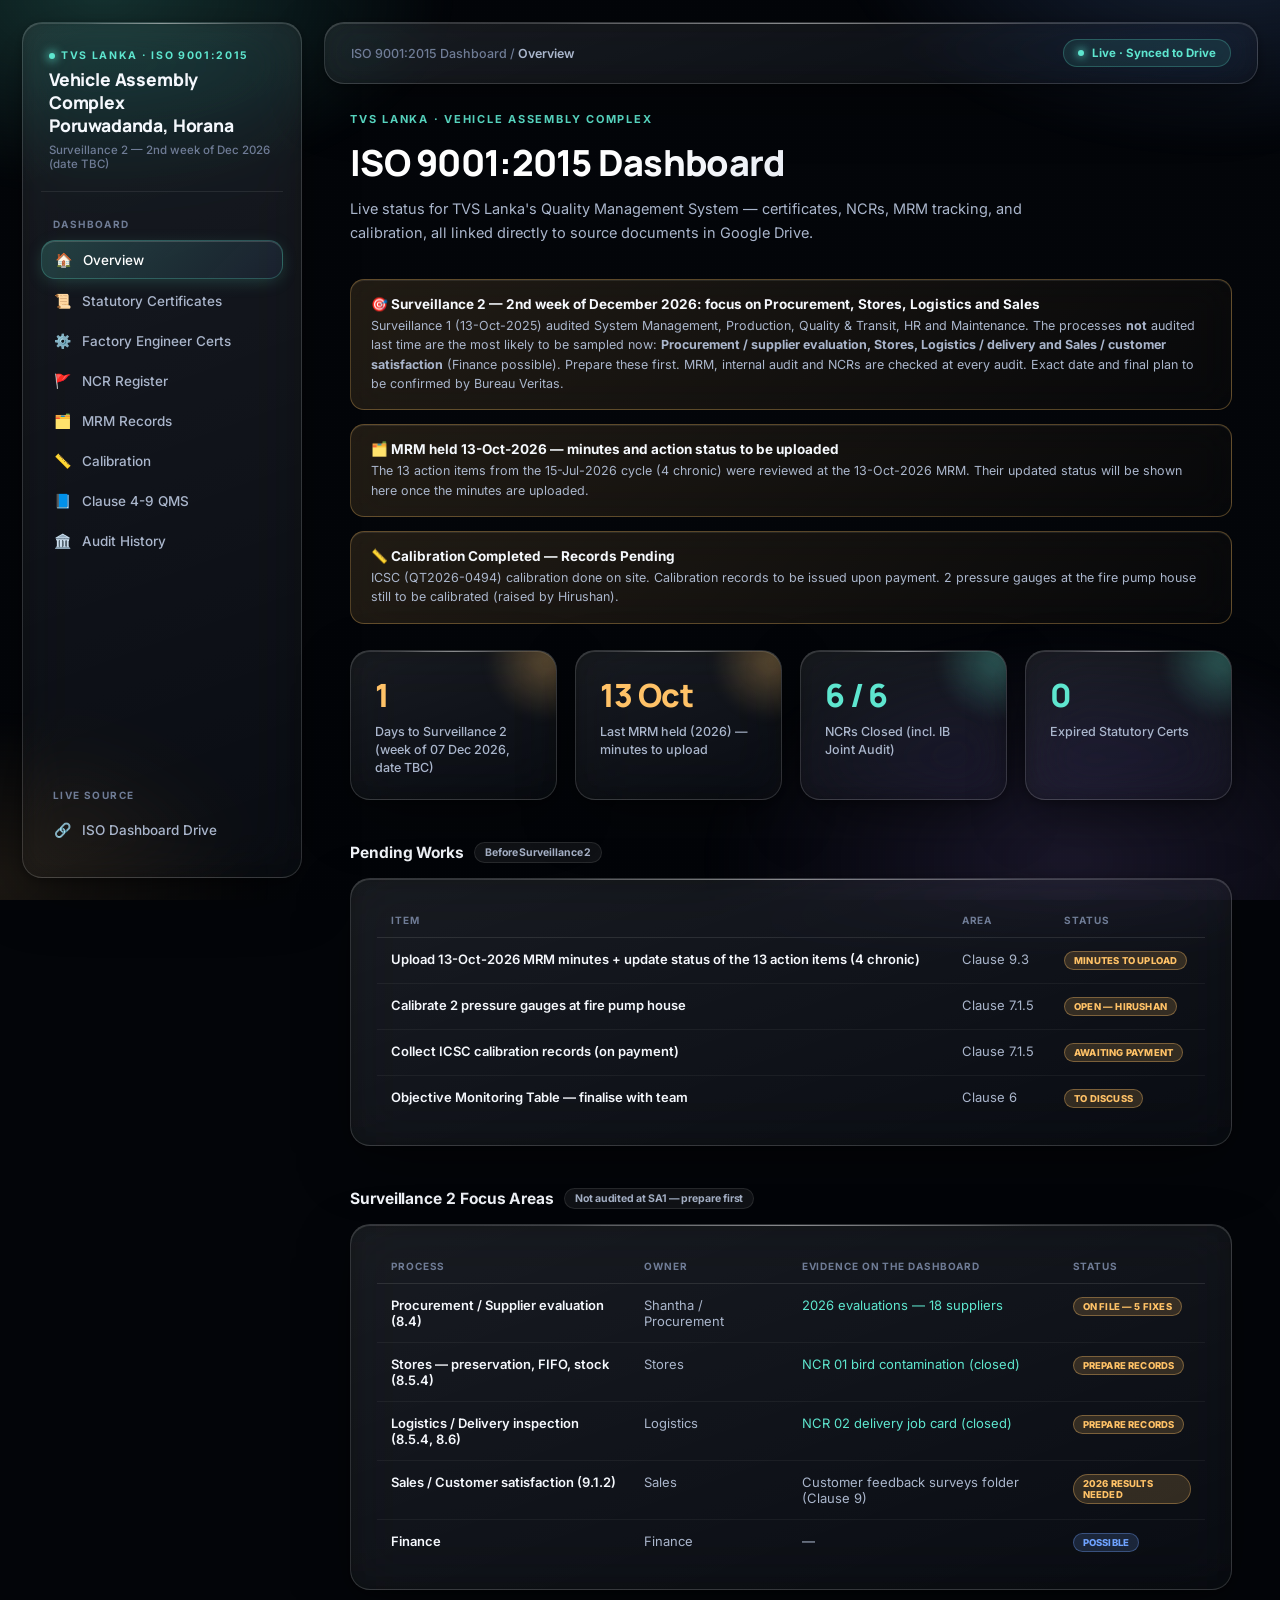
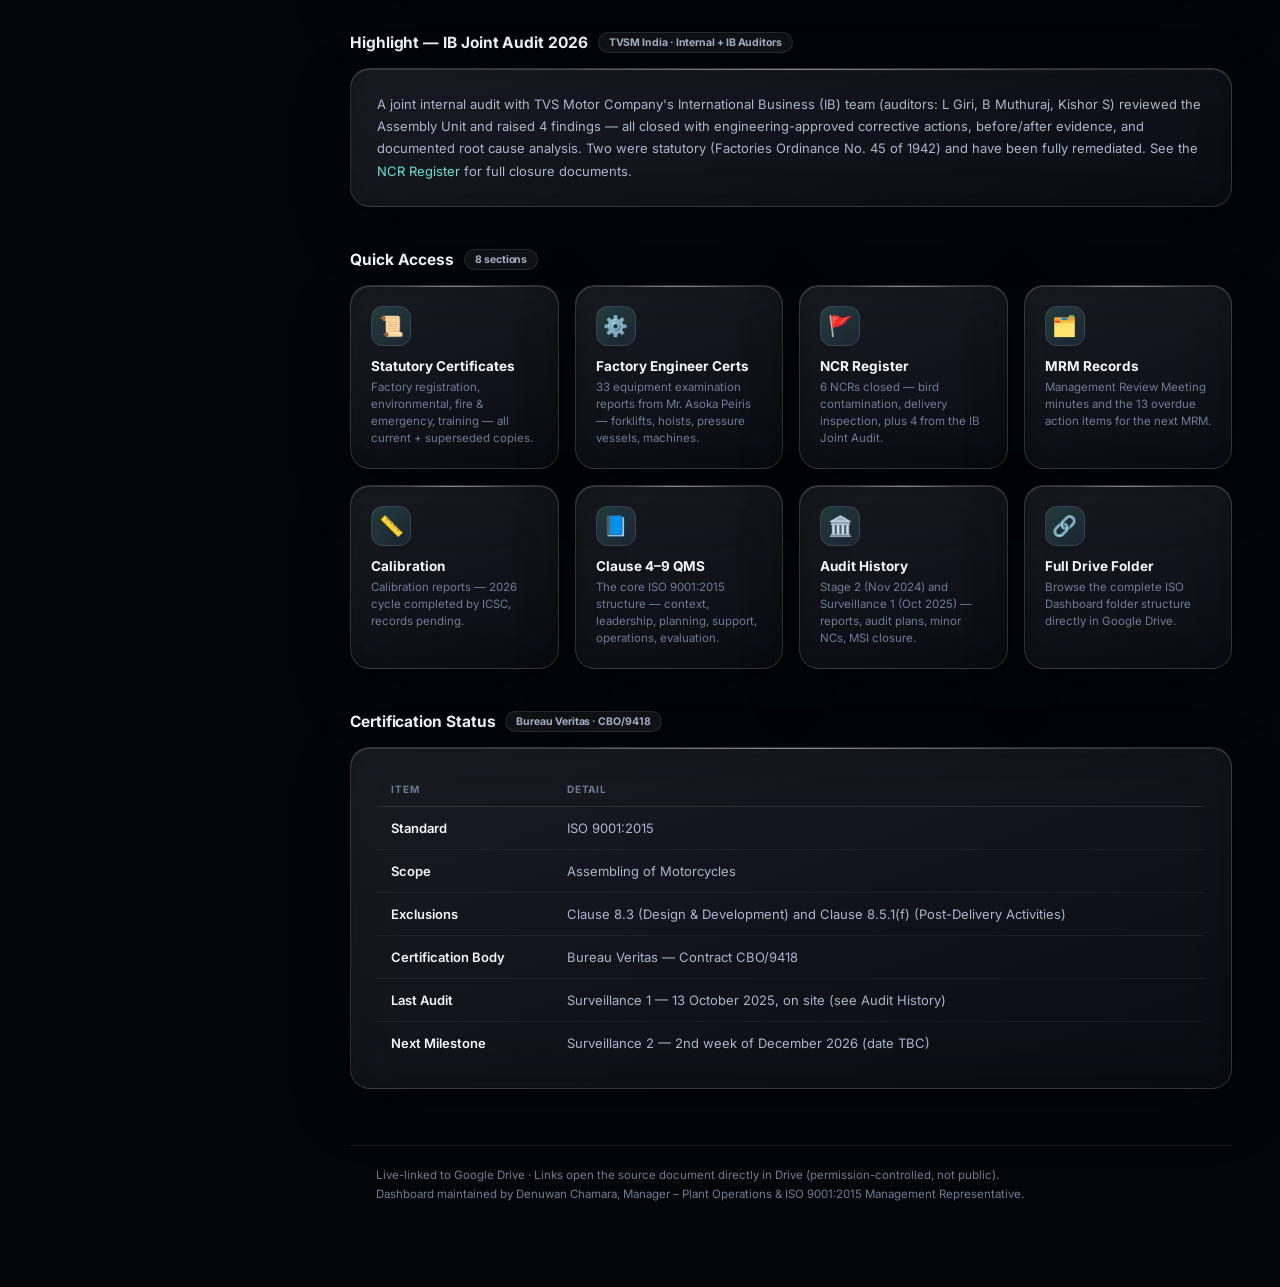
==== index.html @ 812bf6ba "Supplier evaluations 2026 (consumable + DVA) under Clause 8.4; SA2 focus areas message on Overview C" ====
<!DOCTYPE html>
<html lang="en">
<head>
<meta charset="UTF-8">
<meta name="viewport" content="width=device-width, initial-scale=1.0">
<title>ISO 9001:2015 Dashboard — TVS Lanka ISO Dashboard</title>
<style>
@import url('https://fonts.googleapis.com/css2?family=Inter:wght@400;500;600;700;800&family=Manrope:wght@500;600;700;800&display=swap');

:root {
  --bg-0: #030509;
  --bg-1: #06090f;

  --glass-fill-1: rgba(255,255,255,0.09);
  --glass-fill-2: rgba(255,255,255,0.03);
  --glass-border: rgba(255,255,255,0.14);
  --glass-border-hi: rgba(255,255,255,0.42);
  --glass-shadow: 0 20px 60px -12px rgba(0,0,0,0.55), 0 2px 8px rgba(0,0,0,0.3);

  --teal: #5ee6cf;
  --blue: #6fa3ff;
  --violet: #b28dff;
  --amber: #ffc267;
  --red: #ff7a7a;

  --text-hi: #f5f8fd;
  --text-mid: #aab6cc;
  --text-low: #6f7c96;

  --r-xl: 28px;
  --r-lg: 20px;
  --r-md: 14px;
  --r-sm: 10px;
}

* { box-sizing: border-box; }
::selection { background: rgba(94,230,207,0.28); color: #fff; }

html { -webkit-font-smoothing: antialiased; }

html, body {
  margin: 0;
  padding: 0;
  background: var(--bg-0);
  color: var(--text-hi);
  font-family: 'Inter', -apple-system, BlinkMacSystemFont, "SF Pro Display", "Segoe UI", sans-serif;
  scroll-behavior: smooth;
  min-height: 100vh;
}

h1, h2, .brand .title, .kpi .num {
  font-family: 'Manrope', -apple-system, BlinkMacSystemFont, sans-serif;
}

a { color: inherit; text-decoration: none; }
button { font-family: inherit; }

/* ============ Ambient background: animated light mesh ============ */
.bg-mesh {
  position: fixed;
  inset: 0;
  z-index: 0;
  overflow: hidden;
  background: var(--bg-0);
}
.bg-mesh::before {
  content: "";
  position: absolute;
  inset: -10%;
  background:
    radial-gradient(38% 30% at 15% 8%, rgba(94,230,207,0.20), transparent 60%),
    radial-gradient(42% 34% at 88% 2%, rgba(111,163,255,0.20), transparent 60%),
    radial-gradient(40% 36% at 78% 88%, rgba(178,141,255,0.14), transparent 60%),
    radial-gradient(30% 26% at 8% 90%, rgba(255,194,103,0.10), transparent 60%);
  filter: blur(10px);
  animation: drift 34s ease-in-out infinite alternate;
}
.bg-mesh::after {
  content: "";
  position: absolute;
  inset: 0;
  background-image: radial-gradient(rgba(255,255,255,0.035) 1px, transparent 1px);
  background-size: 3px 3px;
  opacity: 0.5;
  mix-blend-mode: overlay;
}
@keyframes drift {
  0%   { transform: translate(0,0) scale(1); }
  50%  { transform: translate(-2%, 2%) scale(1.04); }
  100% { transform: translate(2%, -1%) scale(1.02); }
}
@media (prefers-reduced-motion: reduce) {
  .bg-mesh::before { animation: none; }
}

/* ============ Layout ============ */
.layout {
  position: relative;
  z-index: 1;
  display: grid;
  grid-template-columns: 280px 1fr;
  gap: 22px;
  min-height: 100vh;
  padding: 22px;
  align-items: start;
}

/* ============ Glass primitive ============ */
.glass {
  position: relative;
  background: linear-gradient(160deg, var(--glass-fill-1), var(--glass-fill-2));
  backdrop-filter: blur(28px) saturate(170%);
  -webkit-backdrop-filter: blur(28px) saturate(170%);
  border: 1px solid var(--glass-border);
  border-radius: var(--r-lg);
  box-shadow: var(--glass-shadow), inset 0 1px 0 rgba(255,255,255,0.14), inset 0 -1px 12px rgba(0,0,0,0.18);
}
.glass::before {
  content: "";
  position: absolute;
  top: 0; left: 12%; right: 12%;
  height: 1px;
  background: linear-gradient(90deg, transparent, var(--glass-border-hi), transparent);
  border-radius: 100%;
}

/* ============ Sidebar ============ */
.sidebar {
  position: sticky;
  top: 22px;
  height: calc(100vh - 44px);
  padding: 26px 18px;
  display: flex;
  flex-direction: column;
  overflow-y: auto;
}
.sidebar::-webkit-scrollbar { width: 0; }

.brand {
  display: flex;
  flex-direction: column;
  gap: 6px;
  margin-bottom: 26px;
  padding: 0 8px 20px;
  border-bottom: 1px solid rgba(255,255,255,0.08);
}
.brand .mark {
  display: inline-flex;
  align-items: center;
  gap: 6px;
  font-size: 10.5px;
  letter-spacing: 0.16em;
  color: var(--teal);
  font-weight: 700;
  text-transform: uppercase;
}
.brand .mark::before {
  content: "";
  width: 6px; height: 6px;
  border-radius: 50%;
  background: var(--teal);
  box-shadow: 0 0 10px 2px rgba(94,230,207,0.7);
}
.brand .title {
  font-size: 17.5px;
  font-weight: 800;
  color: var(--text-hi);
  line-height: 1.32;
  letter-spacing: -0.01em;
}
.brand .sub {
  font-size: 11.5px;
  color: var(--text-low);
  font-weight: 500;
}

.nav-group { margin-bottom: 22px; }
.nav-label {
  font-size: 10px;
  letter-spacing: 0.14em;
  text-transform: uppercase;
  color: var(--text-low);
  margin: 0 0 10px 12px;
  font-weight: 700;
}

.nav-link {
  position: relative;
  display: flex;
  align-items: center;
  gap: 11px;
  padding: 10px 12px;
  border-radius: var(--r-md);
  font-size: 13.5px;
  font-weight: 500;
  color: var(--text-mid);
  margin-bottom: 3px;
  transition: background 0.2s ease, color 0.2s ease, transform 0.15s ease;
}
.nav-link:hover { background: rgba(255,255,255,0.06); color: var(--text-hi); transform: translateX(2px); }
.nav-link.active {
  background: linear-gradient(135deg, rgba(94,230,207,0.20), rgba(111,163,255,0.08));
  color: #fff;
  border: 1px solid rgba(94,230,207,0.25);
  box-shadow: 0 4px 18px -4px rgba(94,230,207,0.25), inset 0 1px 0 rgba(255,255,255,0.15);
}
.nav-link .ic { width: 18px; text-align: center; font-size: 14px; }

.sidebar-footer { margin-top: auto; padding-top: 16px; }

/* ============ Main ============ */
.main { min-width: 0; }

.topbar {
  padding: 16px 26px;
  margin-bottom: 24px;
  display: flex;
  align-items: center;
  justify-content: space-between;
}
.topbar .crumb { font-size: 12.5px; color: var(--text-low); font-weight: 500; }
.topbar .crumb b { color: var(--text-mid); font-weight: 600; }
.topbar .pill {
  display: flex;
  align-items: center;
  gap: 8px;
  font-size: 11.5px;
  font-weight: 700;
  color: var(--teal);
  padding: 6px 14px;
  border-radius: 100px;
  background: rgba(94,230,207,0.10);
  border: 1px solid rgba(94,230,207,0.25);
}
.pill-dot { width: 6px; height: 6px; border-radius: 50%; background: var(--teal); box-shadow: 0 0 8px 1px rgba(94,230,207,0.8); }

.content-pad { padding: 4px 26px 60px; }

.page-header { margin-bottom: 34px; }
.eyebrow {
  font-size: 11px;
  letter-spacing: 0.16em;
  text-transform: uppercase;
  color: var(--teal);
  font-weight: 700;
  margin-bottom: 12px;
}
h1 {
  font-size: 36px;
  font-weight: 800;
  margin: 0 0 10px;
  letter-spacing: -0.02em;
  background: linear-gradient(135deg, #ffffff 30%, #b9c6de 100%);
  -webkit-background-clip: text;
  background-clip: text;
  -webkit-text-fill-color: transparent;
}
.page-desc { color: var(--text-mid); font-size: 14.5px; max-width: 700px; line-height: 1.65; }

/* ============ Grid & Panel ============ */
.grid { display: grid; gap: 18px; }
.grid-2 { grid-template-columns: repeat(2, 1fr); }
.grid-3 { grid-template-columns: repeat(3, 1fr); }
.grid-4 { grid-template-columns: repeat(4, 1fr); }

@media (max-width: 1050px) {
  .grid-2, .grid-3, .grid-4 { grid-template-columns: 1fr; }
  .layout { grid-template-columns: 1fr; }
  .sidebar { position: relative; height: auto; top: 0; }
}

.panel { padding: 24px 26px; }

/* ============ KPI cards ============ */
.kpi {
  padding: 22px 24px;
  position: relative;
  overflow: hidden;
}
.kpi::after {
  content: "";
  position: absolute;
  width: 120px; height: 120px;
  border-radius: 50%;
  top: -50px; right: -50px;
  background: radial-gradient(circle, var(--kpi-glow, rgba(94,230,207,0.25)), transparent 70%);
  filter: blur(6px);
}
.kpi .num { font-size: 32px; font-weight: 800; letter-spacing: -0.02em; position: relative; z-index: 1; }
.kpi .label { font-size: 12.5px; color: var(--text-mid); margin-top: 6px; font-weight: 500; position: relative; z-index: 1; min-height: 2.9em; line-height: 1.45; }
.kpi.ok { --kpi-glow: rgba(94,230,207,0.3); } .kpi.ok .num { color: var(--teal); }
.kpi.warn { --kpi-glow: rgba(255,194,103,0.3); } .kpi.warn .num { color: var(--amber); }
.kpi.bad { --kpi-glow: rgba(255,122,122,0.3); } .kpi.bad .num { color: var(--red); }

/* ============ Section title ============ */
.section-title {
  font-size: 15.5px;
  font-weight: 700;
  margin: 42px 0 15px;
  display: flex;
  align-items: center;
  gap: 10px;
  color: var(--text-hi);
  letter-spacing: -0.005em;
}
.section-title .count {
  font-size: 10.5px;
  font-weight: 700;
  padding: 3px 10px;
  border-radius: 100px;
  background: rgba(255,255,255,0.06);
  border: 1px solid rgba(255,255,255,0.1);
  color: var(--text-mid);
}

/* ============ Document rows ============ */
.doc-list { display: flex; flex-direction: column; gap: 9px; }
.doc-row {
  display: flex;
  align-items: center;
  justify-content: space-between;
  gap: 14px;
  padding: 14px 17px;
  border-radius: var(--r-md);
  background: rgba(255,255,255,0.035);
  border: 1px solid rgba(255,255,255,0.08);
  transition: background 0.18s ease, border-color 0.18s ease, transform 0.15s ease;
}
.doc-row:hover {
  background: rgba(255,255,255,0.075);
  border-color: rgba(255,255,255,0.18);
  transform: translateX(3px);
}
.doc-row .name { font-size: 13.5px; color: var(--text-hi); font-weight: 600; }
.doc-row .meta { font-size: 11.5px; color: var(--text-low); margin-top: 3px; }
.doc-row .arrow {
  color: var(--teal);
  font-size: 14px;
  flex-shrink: 0;
  width: 26px; height: 26px;
  display: flex; align-items: center; justify-content: center;
  border-radius: 50%;
  background: rgba(94,230,207,0.12);
  transition: transform 0.18s ease;
}
.doc-row:hover .arrow { transform: rotate(45deg) scale(1.1); }

.tag {
  font-size: 9.5px;
  font-weight: 800;
  letter-spacing: 0.05em;
  padding: 4px 9px;
  border-radius: 7px;
  text-transform: uppercase;
  flex-shrink: 0;
  border: 1px solid transparent;
}
.tag.current { background: rgba(94,230,207,0.14); color: var(--teal); border-color: rgba(94,230,207,0.3); }
.tag.superseded { background: rgba(170,182,204,0.10); color: var(--text-low); border-color: rgba(170,182,204,0.18); }
.tag.expired { background: rgba(255,122,122,0.16); color: var(--red); border-color: rgba(255,122,122,0.35); }
.tag.pending { background: rgba(255,194,103,0.14); color: var(--amber); border-color: rgba(255,194,103,0.3); }
.tag.folder { background: rgba(111,163,255,0.14); color: var(--blue); border-color: rgba(111,163,255,0.3); }

/* ============ Category card ============ */
.cat-card {
  padding: 22px 22px 18px;
}
.cat-card .cat-head {
  display: flex;
  align-items: center;
  justify-content: space-between;
  margin-bottom: 16px;
}
.cat-card .cat-title { font-size: 14.5px; font-weight: 700; display: flex; align-items: center; gap: 9px; }

/* ============ Alerts ============ */
.alert {
  display: flex;
  gap: 14px;
  align-items: flex-start;
  padding: 16px 20px;
  border-radius: var(--r-md);
  margin-bottom: 14px;
  backdrop-filter: blur(20px);
}
.alert.bad { background: linear-gradient(135deg, rgba(255,122,122,0.12), rgba(255,122,122,0.02)); border: 1px solid rgba(255,122,122,0.3); box-shadow: inset 0 1px 0 rgba(255,255,255,0.08); }
.alert.warn { background: linear-gradient(135deg, rgba(255,194,103,0.12), rgba(255,194,103,0.02)); border: 1px solid rgba(255,194,103,0.3); box-shadow: inset 0 1px 0 rgba(255,255,255,0.08); }
.alert .a-title { font-weight: 700; font-size: 13.5px; margin-bottom: 4px; color: var(--text-hi); }
.alert .a-body { font-size: 12.5px; color: var(--text-mid); line-height: 1.55; }

/* ============ Table ============ */
table { width: 100%; border-collapse: collapse; font-size: 13px; }
th {
  text-align: left;
  font-size: 10px;
  letter-spacing: 0.09em;
  text-transform: uppercase;
  color: var(--text-low);
  padding: 11px 14px;
  border-bottom: 1px solid rgba(255,255,255,0.1);
  font-weight: 700;
}
td { padding: 13px 14px; border-bottom: 1px solid rgba(255,255,255,0.05); color: var(--text-mid); vertical-align: top; }
tr:last-child td { border-bottom: none; }
tr:hover td { background: rgba(255,255,255,0.02); }
td.strong { color: var(--text-hi); font-weight: 600; }

.badge {
  display: inline-block;
  font-size: 9.5px;
  font-weight: 800;
  padding: 3px 9px;
  border-radius: 100px;
  text-transform: uppercase;
  letter-spacing: 0.02em;
  border: 1px solid transparent;
}
.badge.critical { background: rgba(255,122,122,0.16); color: var(--red); border-color: rgba(255,122,122,0.35); }
.badge.high { background: rgba(255,194,103,0.16); color: var(--amber); border-color: rgba(255,194,103,0.35); }
.badge.medium { background: rgba(111,163,255,0.16); color: var(--blue); border-color: rgba(111,163,255,0.35); }
.badge.chronic { background: rgba(255,122,122,0.22); color: #ffc9c9; border: 1px solid rgba(255,122,122,0.5); }

/* ============ Footer ============ */
.footer-note {
  margin-top: 56px;
  padding: 20px 26px 0;
  border-top: 1px solid rgba(255,255,255,0.08);
  font-size: 11.5px;
  color: var(--text-low);
  line-height: 1.7;
}

/* ============ Quicklinks ============ */
.quicklink-grid { display: grid; grid-template-columns: repeat(4, 1fr); gap: 16px; margin-top: 6px; }
@media (max-width: 950px) { .quicklink-grid { grid-template-columns: repeat(2, 1fr); } }

.quicklink {
  padding: 20px 20px;
  transition: transform 0.2s cubic-bezier(.2,.8,.2,1), border-color 0.2s ease, box-shadow 0.2s ease;
}
.quicklink:hover {
  transform: translateY(-4px);
  border-color: rgba(94,230,207,0.4);
  box-shadow: var(--glass-shadow), 0 0 0 1px rgba(94,230,207,0.15), inset 0 1px 0 rgba(255,255,255,0.18);
}
.quicklink .qi {
  font-size: 20px;
  margin-bottom: 12px;
  width: 40px; height: 40px;
  display: flex; align-items: center; justify-content: center;
  border-radius: 12px;
  background: linear-gradient(135deg, rgba(94,230,207,0.18), rgba(111,163,255,0.10));
  border: 1px solid rgba(255,255,255,0.1);
}
.quicklink .qt { font-size: 13.5px; font-weight: 700; margin-bottom: 5px; color: var(--text-hi); }
.quicklink .qd { font-size: 11.5px; color: var(--text-low); line-height: 1.5; }

</style>
</head>
<body>
<div class="bg-mesh"></div>
<div class="layout">
<aside class="sidebar glass">
  <div class="brand">
    <div class="mark">TVS Lanka · ISO 9001:2015</div>
    <div class="title">Vehicle Assembly Complex<br/>Poruwadanda, Horana</div>
    <div class="sub">Surveillance 2 — 2nd week of Dec 2026 (date TBC)</div>
  </div>
  <div class="nav-group">
    <div class="nav-label">Dashboard</div>
    <a class="nav-link active" href="index.html"><span class="ic">🏠</span>Overview</a>
<a class="nav-link" href="statutory-certificates.html"><span class="ic">📜</span>Statutory Certificates</a>
<a class="nav-link" href="factory-engineer-certifications.html"><span class="ic">⚙️</span>Factory Engineer Certs</a>
<a class="nav-link" href="ncr-register.html"><span class="ic">🚩</span>NCR Register</a>
<a class="nav-link" href="mrm.html"><span class="ic">🗂️</span>MRM Records</a>
<a class="nav-link" href="calibration.html"><span class="ic">📏</span>Calibration</a>
<a class="nav-link" href="clauses.html"><span class="ic">📘</span>Clause 4-9 QMS</a>
<a class="nav-link" href="audit-history.html"><span class="ic">🏛️</span>Audit History</a>

  </div>
  <div class="sidebar-footer">
    <div class="nav-group" style="margin-bottom:0;">
      <div class="nav-label">Live Source</div>
      <a class="nav-link" href="https://drive.google.com/drive/folders/1fI8lnC75AIHqGL_A47RscJQQVcNP-9Ax" target="_blank"><span class="ic">🔗</span>ISO Dashboard Drive</a>
    </div>
  </div>
</aside>
<main class="main">
  <div class="topbar glass">
    <div class="crumb">ISO 9001:2015 Dashboard&nbsp;/&nbsp;<b>Overview</b></div>
    <div class="pill"><span class="pill-dot"></span>Live &middot; Synced to Drive</div>
  </div>
  <div class="content-pad">
    <div class="page-header">
      <div class="eyebrow">TVS Lanka · Vehicle Assembly Complex</div>
      <h1>ISO 9001:2015 Dashboard</h1>
      <div class="page-desc">Live status for TVS Lanka's Quality Management System — certificates, NCRs, MRM tracking, and calibration, all linked directly to source documents in Google Drive.</div>
    </div>

  <div class="alert warn">
    <div>
      <div class="a-title">🎯 Surveillance 2 — 2nd week of December 2026: focus on Procurement, Stores, Logistics and Sales</div>
      <div class="a-body">Surveillance 1 (13-Oct-2025) audited System Management, Production, Quality &amp; Transit, HR and Maintenance.
      The processes <b>not</b> audited last time are the most likely to be sampled now: <b>Procurement / supplier evaluation, Stores,
      Logistics / delivery and Sales / customer satisfaction</b> (Finance possible). Prepare these first. MRM, internal audit and NCRs are checked at every audit.
      Exact date and final plan to be confirmed by Bureau Veritas.</div>
    </div>
  </div>
  <div class="alert warn">
    <div>
      <div class="a-title">🗂️ MRM held 13-Oct-2026 — minutes and action status to be uploaded</div>
      <div class="a-body">The 13 action items from the 15-Jul-2026 cycle (4 chronic) were reviewed at the 13-Oct-2026 MRM. Their updated status will be shown here once the minutes are uploaded.</div>
    </div>
  </div>
  <div class="alert warn">
    <div>
      <div class="a-title">📏 Calibration Completed — Records Pending</div>
      <div class="a-body">ICSC (QT2026-0494) calibration done on site. Calibration records to be issued upon payment. 2 pressure gauges at the fire pump house still to be calibrated (raised by Hirushan).</div>
    </div>
  </div>

  <div class="grid grid-4" style="margin-top:26px;">
    <div class="kpi glass warn"><div class="num" id="days-to-audit">—</div><div class="label">Days to Surveillance 2 (week of 07 Dec 2026, date TBC)</div></div>
    <div class="kpi glass warn"><div class="num">13 Oct</div><div class="label">Last MRM held (2026) — minutes to upload</div></div>
    <div class="kpi glass ok"><div class="num">6 / 6</div><div class="label">NCRs Closed (incl. IB Joint Audit)</div></div>
    <div class="kpi glass ok"><div class="num">0</div><div class="label">Expired Statutory Certs</div></div>
  </div>

  <div class="section-title">Pending Works <span class="count">Before Surveillance 2</span></div>
  <div class="panel glass">
    <table>
      <tr><th>Item</th><th>Area</th><th>Status</th></tr>
      <tr><td class="strong">Upload 13-Oct-2026 MRM minutes + update status of the 13 action items (4 chronic)</td><td>Clause 9.3</td><td><span class="badge high">Minutes to upload</span></td></tr>
      <tr><td class="strong">Calibrate 2 pressure gauges at fire pump house</td><td>Clause 7.1.5</td><td><span class="badge high">Open — Hirushan</span></td></tr>
      <tr><td class="strong">Collect ICSC calibration records (on payment)</td><td>Clause 7.1.5</td><td><span class="badge high">Awaiting payment</span></td></tr>
      <tr><td class="strong">Objective Monitoring Table — finalise with team</td><td>Clause 6</td><td><span class="badge high">To discuss</span></td></tr>
    </table>
  </div>

  <div class="section-title">Surveillance 2 Focus Areas <span class="count">Not audited at SA1 — prepare first</span></div>
  <div class="panel glass">
    <table>
      <tr><th>Process</th><th>Owner</th><th>Evidence on the dashboard</th><th>Status</th></tr>
      <tr><td class="strong">Procurement / Supplier evaluation (8.4)</td><td>Shantha / Procurement</td><td><a href="clauses.html" style="color:var(--teal);">2026 evaluations — 18 suppliers</a></td><td><span class="badge high">On file — 5 fixes</span></td></tr>
      <tr><td class="strong">Stores — preservation, FIFO, stock (8.5.4)</td><td>Stores</td><td><a href="ncr-register.html" style="color:var(--teal);">NCR 01 bird contamination (closed)</a></td><td><span class="badge high">Prepare records</span></td></tr>
      <tr><td class="strong">Logistics / Delivery inspection (8.5.4, 8.6)</td><td>Logistics</td><td><a href="ncr-register.html" style="color:var(--teal);">NCR 02 delivery job card (closed)</a></td><td><span class="badge high">Prepare records</span></td></tr>
      <tr><td class="strong">Sales / Customer satisfaction (9.1.2)</td><td>Sales</td><td>Customer feedback surveys folder (Clause 9)</td><td><span class="badge high">2026 results needed</span></td></tr>
      <tr><td class="strong">Finance</td><td>Finance</td><td>—</td><td><span class="badge medium">Possible</span></td></tr>
    </table>
  </div>

  <div class="section-title">Highlight — IB Joint Audit 2026 <span class="count">TVSM India · Internal + IB Auditors</span></div>
  <div class="panel glass">
    <div style="font-size:13px;color:var(--text-mid);line-height:1.7;">
      A joint internal audit with TVS Motor Company's International Business (IB) team (auditors: L Giri, B Muthuraj,
      Kishor S) reviewed the Assembly Unit and raised 4 findings — all closed with engineering-approved corrective
      actions, before/after evidence, and documented root cause analysis. Two were statutory (Factories Ordinance
      No. 45 of 1942) and have been fully remediated. See the <a href="ncr-register.html" style="color:var(--teal);">NCR Register</a> for full closure documents.
    </div>
  </div>

  <div class="section-title">Quick Access <span class="count">8 sections</span></div>
  <div class="quicklink-grid">
    <a class="quicklink glass" href="statutory-certificates.html">
      <div class="qi">📜</div>
      <div class="qt">Statutory Certificates</div>
      <div class="qd">Factory registration, environmental, fire & emergency, training — all current + superseded copies.</div>
    </a>
    <a class="quicklink glass" href="factory-engineer-certifications.html">
      <div class="qi">⚙️</div>
      <div class="qt">Factory Engineer Certs</div>
      <div class="qd">33 equipment examination reports from Mr. Asoka Peiris — forklifts, hoists, pressure vessels, machines.</div>
    </a>
    <a class="quicklink glass" href="ncr-register.html">
      <div class="qi">🚩</div>
      <div class="qt">NCR Register</div>
      <div class="qd">6 NCRs closed — bird contamination, delivery inspection, plus 4 from the IB Joint Audit.</div>
    </a>
    <a class="quicklink glass" href="mrm.html">
      <div class="qi">🗂️</div>
      <div class="qt">MRM Records</div>
      <div class="qd">Management Review Meeting minutes and the 13 overdue action items for the next MRM.</div>
    </a>
    <a class="quicklink glass" href="calibration.html">
      <div class="qi">📏</div>
      <div class="qt">Calibration</div>
      <div class="qd">Calibration reports — 2026 cycle completed by ICSC, records pending.</div>
    </a>
    <a class="quicklink glass" href="clauses.html">
      <div class="qi">📘</div>
      <div class="qt">Clause 4–9 QMS</div>
      <div class="qd">The core ISO 9001:2015 structure — context, leadership, planning, support, operations, evaluation.</div>
    </a>
    <a class="quicklink glass" href="audit-history.html">
      <div class="qi">🏛️</div>
      <div class="qt">Audit History</div>
      <div class="qd">Stage 2 (Nov 2024) and Surveillance 1 (Oct 2025) — reports, audit plans, minor NCs, MSI closure.</div>
    </a>
    <a class="quicklink glass" href="https://drive.google.com/drive/folders/1fI8lnC75AIHqGL_A47RscJQQVcNP-9Ax" target="_blank">
      <div class="qi">🔗</div>
      <div class="qt">Full Drive Folder</div>
      <div class="qd">Browse the complete ISO Dashboard folder structure directly in Google Drive.</div>
    </a>
  </div>

  <div class="section-title">Certification Status <span class="count">Bureau Veritas · CBO/9418</span></div>
  <div class="panel glass">
    <table>
      <tr><th>Item</th><th>Detail</th></tr>
      <tr><td class="strong">Standard</td><td>ISO 9001:2015</td></tr>
      <tr><td class="strong">Scope</td><td>Assembling of Motorcycles</td></tr>
      <tr><td class="strong">Exclusions</td><td>Clause 8.3 (Design & Development) and Clause 8.5.1(f) (Post-Delivery Activities)</td></tr>
      <tr><td class="strong">Certification Body</td><td>Bureau Veritas — Contract CBO/9418</td></tr>
      <tr><td class="strong">Last Audit</td><td>Surveillance 1 — 13 October 2025, on site (see Audit History)</td></tr>
      <tr><td class="strong">Next Milestone</td><td>Surveillance 2 — 2nd week of December 2026 (date TBC)</td></tr>
    </table>
  </div>

    <div class="footer-note">
      Live-linked to Google Drive · Links open the source document directly in Drive (permission-controlled, not public).<br/>
      Dashboard maintained by Denuwan Chamara, Manager – Plant Operations &amp; ISO 9001:2015 Management Representative.
    </div>
  </div>
</main>
</div>
<script>
(function(){
  var el=document.getElementById('days-to-audit'); if(!el) return;
  var audit=new Date('2026-12-07T00:00:00+05:30');
  var now=new Date();
  var days=Math.ceil((audit-now)/86400000);
  el.textContent = days>0 ? days : (days===0 ? 'Today' : 'Done');
})();
</script>
</body>
</html>
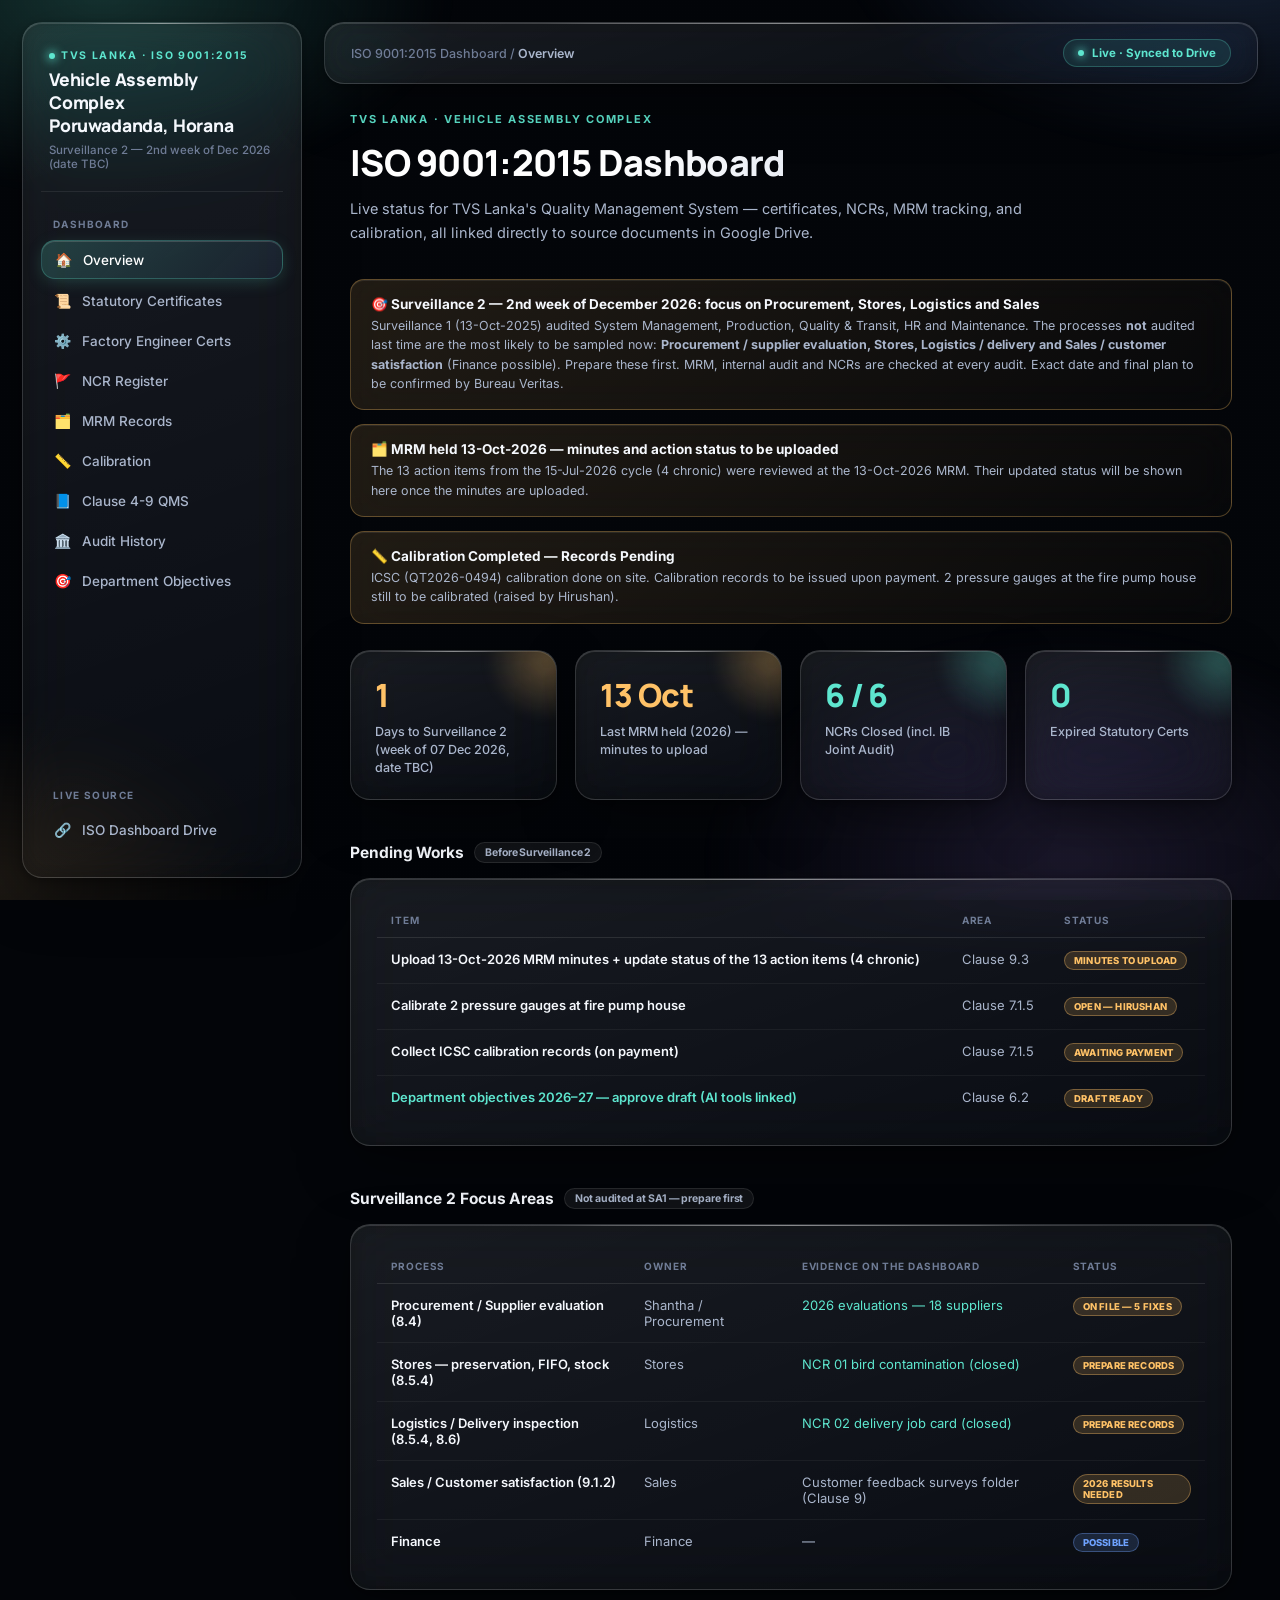
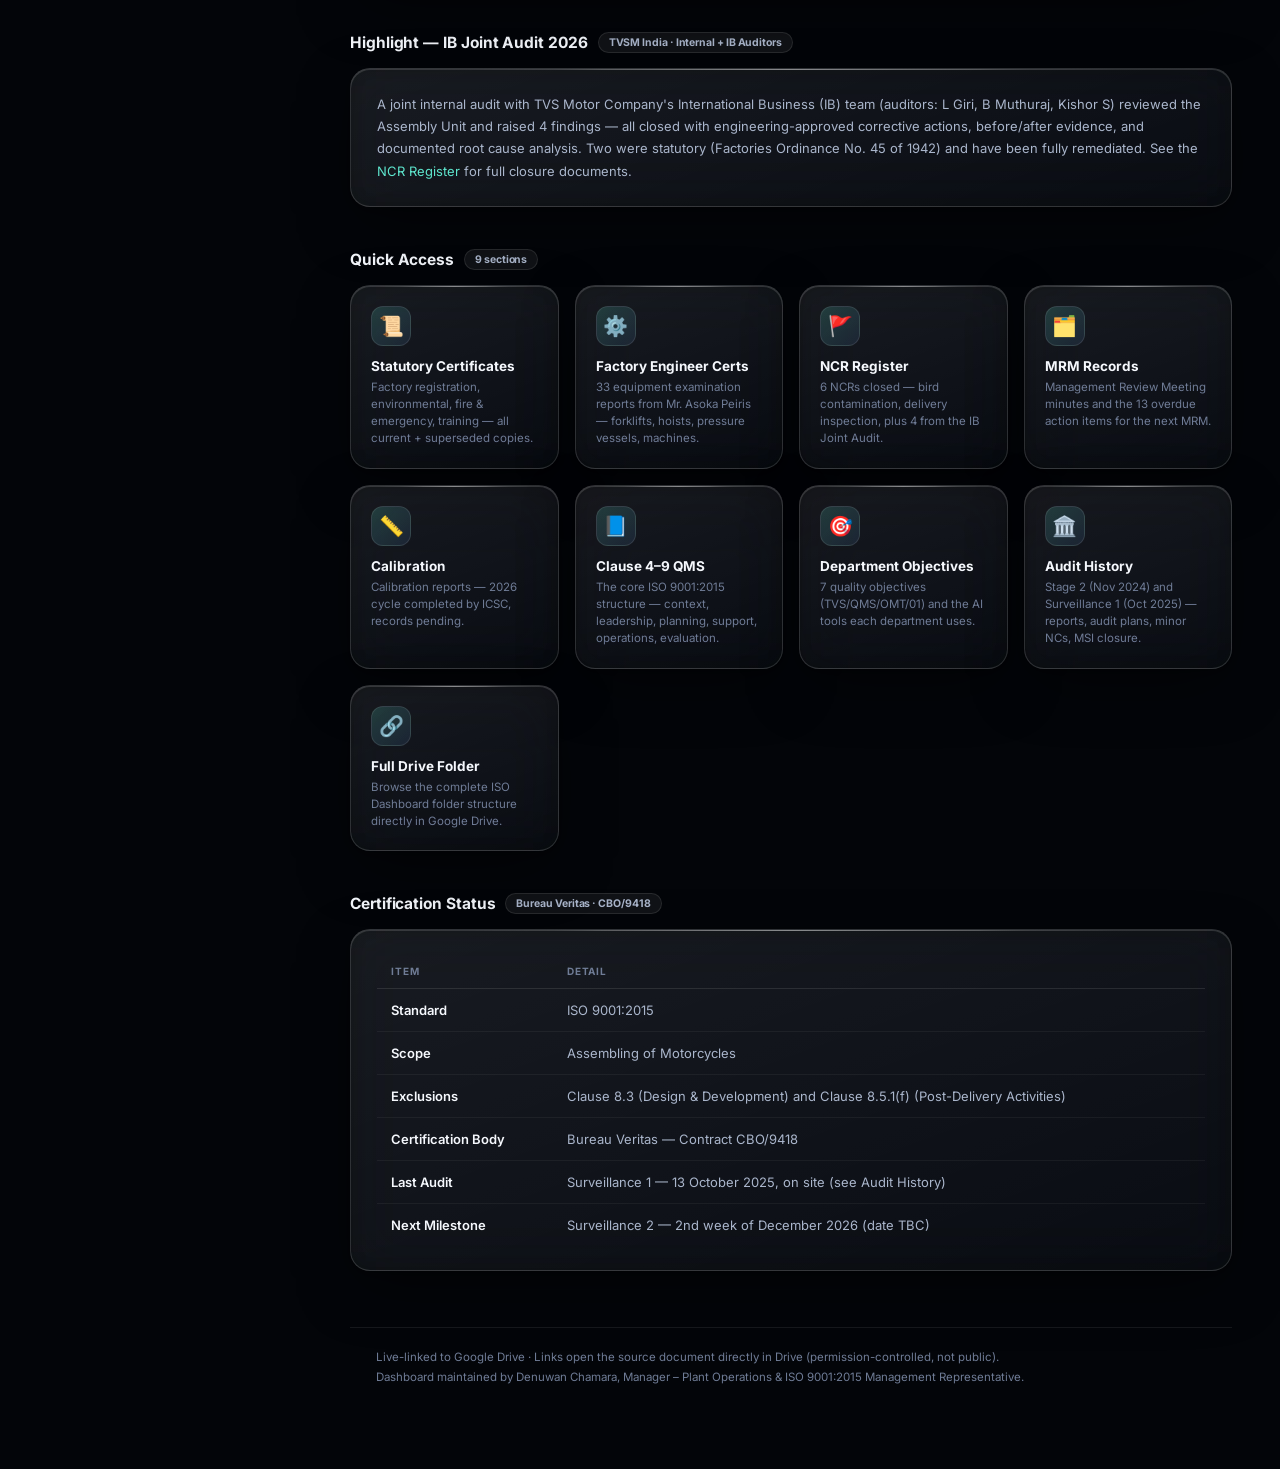
==== commit 43e0bd8b: "Department Objectives page (TVS/QMS/OMT/01) with AI tools per department, 2026-27 draft update; nav " ====
--- a/index.html
+++ b/index.html
@@ -476,6 +476,7 @@
 <a class="nav-link" href="calibration.html"><span class="ic">📏</span>Calibration</a>
 <a class="nav-link" href="clauses.html"><span class="ic">📘</span>Clause 4-9 QMS</a>
 <a class="nav-link" href="audit-history.html"><span class="ic">🏛️</span>Audit History</a>
+<a class="nav-link" href="department-objectives.html"><span class="ic">🎯</span>Department Objectives</a>
 
   </div>
   <div class="sidebar-footer">
@@ -533,7 +534,7 @@
       <tr><td class="strong">Upload 13-Oct-2026 MRM minutes + update status of the 13 action items (4 chronic)</td><td>Clause 9.3</td><td><span class="badge high">Minutes to upload</span></td></tr>
       <tr><td class="strong">Calibrate 2 pressure gauges at fire pump house</td><td>Clause 7.1.5</td><td><span class="badge high">Open — Hirushan</span></td></tr>
       <tr><td class="strong">Collect ICSC calibration records (on payment)</td><td>Clause 7.1.5</td><td><span class="badge high">Awaiting payment</span></td></tr>
-      <tr><td class="strong">Objective Monitoring Table — finalise with team</td><td>Clause 6</td><td><span class="badge high">To discuss</span></td></tr>
+      <tr><td class="strong"><a href="department-objectives.html" style="color:var(--teal);">Department objectives 2026–27 — approve draft (AI tools linked)</a></td><td>Clause 6.2</td><td><span class="badge high">Draft ready</span></td></tr>
     </table>
   </div>
 
@@ -559,7 +560,7 @@
     </div>
   </div>
 
-  <div class="section-title">Quick Access <span class="count">8 sections</span></div>
+  <div class="section-title">Quick Access <span class="count">9 sections</span></div>
   <div class="quicklink-grid">
     <a class="quicklink glass" href="statutory-certificates.html">
       <div class="qi">📜</div>
@@ -590,6 +591,11 @@
       <div class="qi">📘</div>
       <div class="qt">Clause 4–9 QMS</div>
       <div class="qd">The core ISO 9001:2015 structure — context, leadership, planning, support, operations, evaluation.</div>
+    </a>
+    <a class="quicklink glass" href="department-objectives.html">
+      <div class="qi">🎯</div>
+      <div class="qt">Department Objectives</div>
+      <div class="qd">7 quality objectives (TVS/QMS/OMT/01) and the AI tools each department uses.</div>
     </a>
     <a class="quicklink glass" href="audit-history.html">
       <div class="qi">🏛️</div>
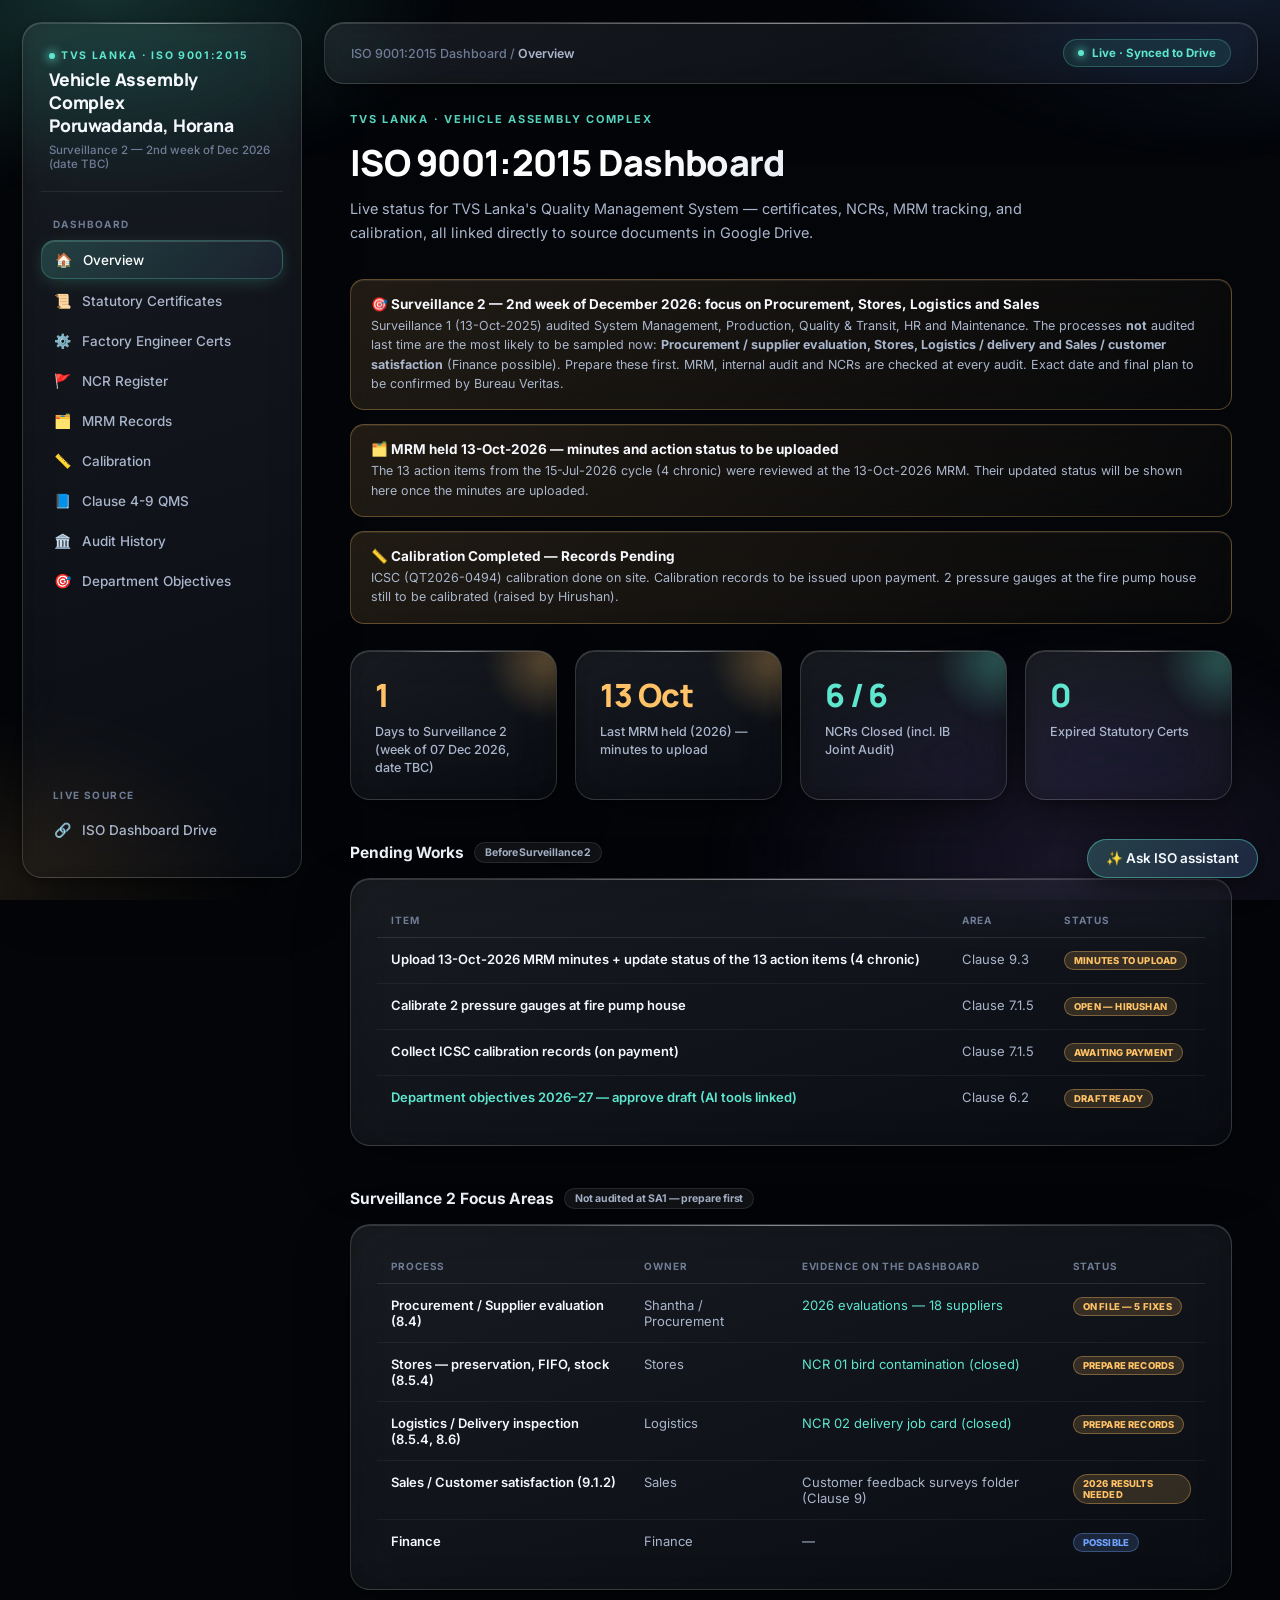
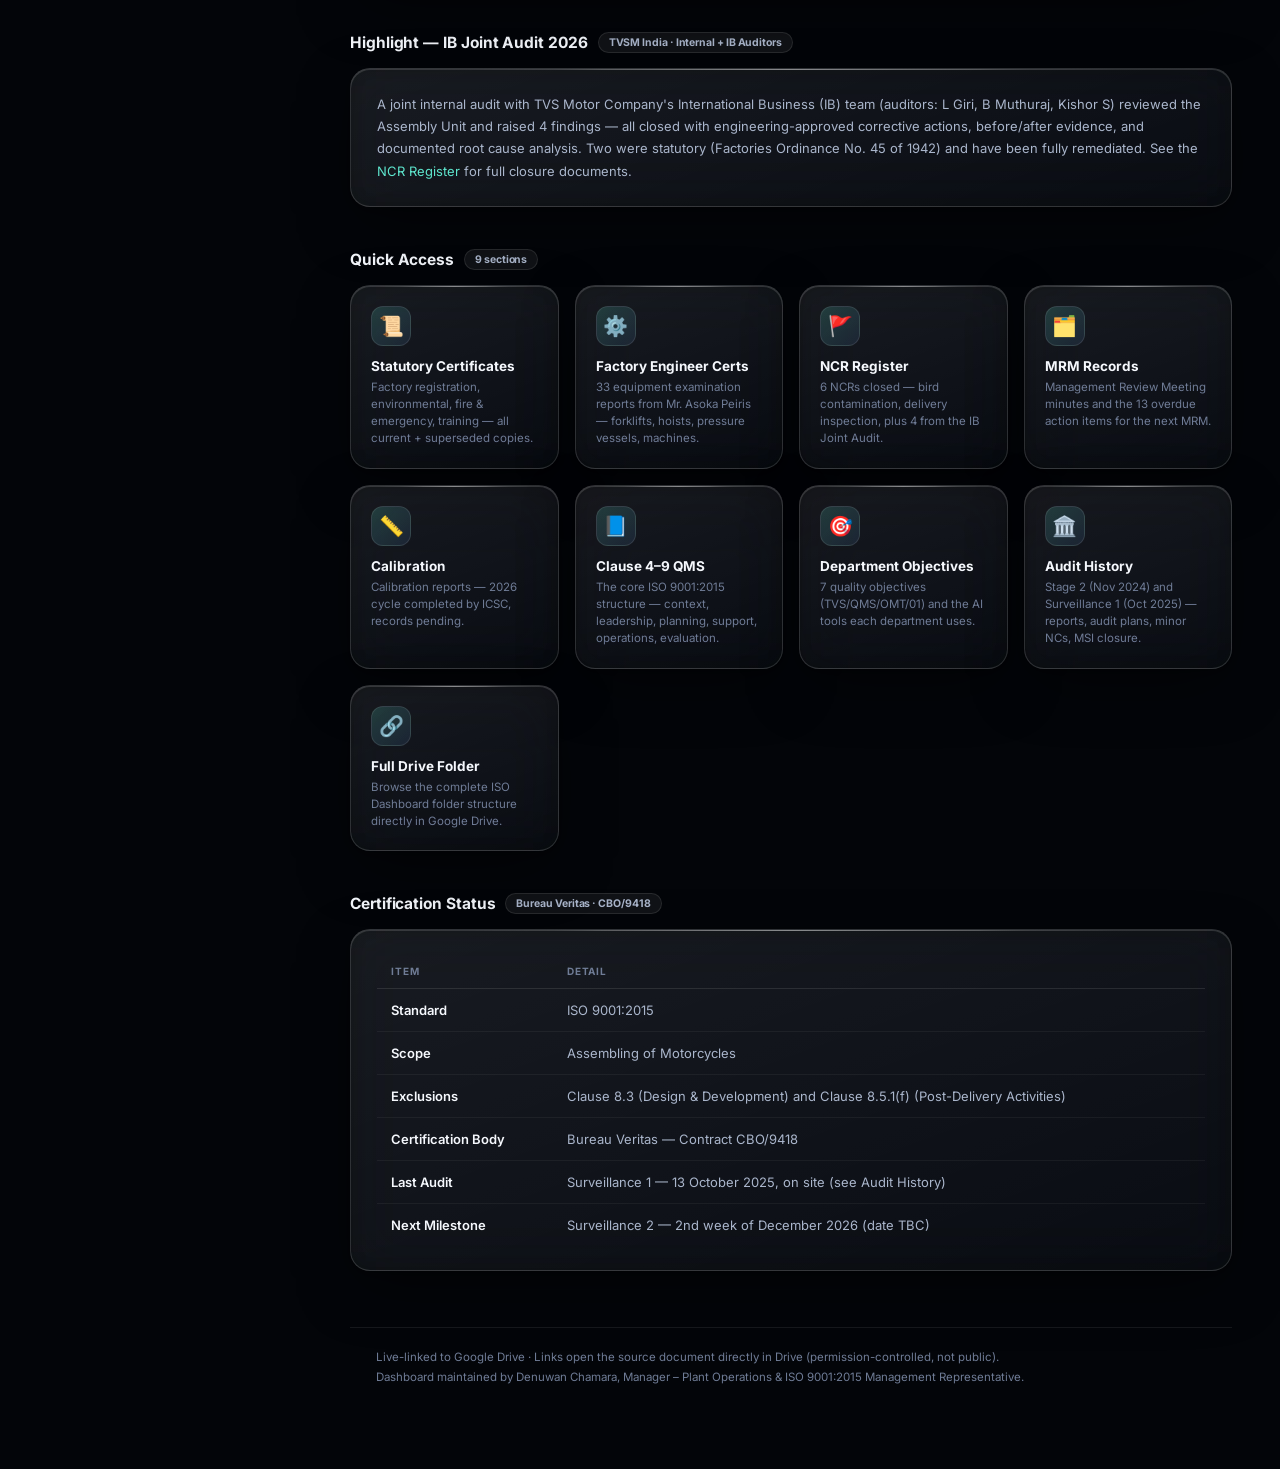
==== commit eb9f2e47: "ISO AI assistant: chat panel on every page + Apps Script backend (free Gemini, open access with dail" ====
--- a/index.html
+++ b/index.html
@@ -638,5 +638,109 @@
   el.textContent = days>0 ? days : (days===0 ? 'Today' : 'Done');
 })();
 </script>
+<!-- ISO assistant (chat panel). Same block on every page. Answers come from the Apps Script web app below (free Gemini). -->
+<style>
+.iso-ai-btn{position:fixed;right:22px;bottom:22px;z-index:60;display:flex;align-items:center;gap:8px;padding:12px 18px;border-radius:999px;border:1px solid rgba(94,230,207,.45);background:linear-gradient(135deg,rgba(94,230,207,.22),rgba(111,163,255,.18));color:var(--text-hi,#fff);font:600 13.5px/1 Inter,system-ui,sans-serif;cursor:pointer;backdrop-filter:blur(14px);-webkit-backdrop-filter:blur(14px);box-shadow:0 8px 28px rgba(0,0,0,.45)}
+.iso-ai-btn:hover{border-color:rgba(94,230,207,.8)}
+.iso-ai-panel{position:fixed;right:22px;bottom:80px;z-index:61;width:min(420px,calc(100vw - 28px));height:min(600px,calc(100vh - 110px));display:none;flex-direction:column;border-radius:20px;border:1px solid rgba(255,255,255,.14);background:rgba(14,22,40,.92);backdrop-filter:blur(22px);-webkit-backdrop-filter:blur(22px);box-shadow:0 18px 60px rgba(0,0,0,.6);overflow:hidden;font-family:Inter,system-ui,sans-serif}
+.iso-ai-panel.open{display:flex}
+.iso-ai-head{display:flex;align-items:center;justify-content:space-between;padding:14px 16px;border-bottom:1px solid rgba(255,255,255,.08)}
+.iso-ai-head b{font-size:14px;color:var(--text-hi,#fff)}
+.iso-ai-head span{display:block;font-size:11.5px;color:var(--text-mid,#aab6cc);margin-top:2px}
+.iso-ai-head button{background:none;border:0;color:var(--text-mid,#aab6cc);font-size:12px;cursor:pointer;padding:4px 6px}
+.iso-ai-log{flex:1;overflow-y:auto;padding:14px 14px 6px;display:flex;flex-direction:column;gap:10px}
+.iso-ai-msg{max-width:88%;padding:10px 13px;border-radius:14px;font-size:13px;line-height:1.55;color:var(--text-hi,#fff);word-wrap:break-word}
+.iso-ai-msg.me{align-self:flex-end;background:rgba(94,230,207,.16);border:1px solid rgba(94,230,207,.3)}
+.iso-ai-msg.bot{align-self:flex-start;background:rgba(255,255,255,.05);border:1px solid rgba(255,255,255,.09)}
+.iso-ai-msg.err{border-color:rgba(255,194,103,.4);color:#ffd9a0}
+.iso-ai-msg a{color:var(--teal,#5ee6cf)}
+.iso-ai-msg ul{margin:4px 0;padding-left:18px}
+.iso-ai-chips{display:flex;flex-wrap:wrap;gap:6px;padding:0 14px 10px}
+.iso-ai-chips button{font-size:11.5px;padding:6px 10px;border-radius:999px;border:1px solid rgba(255,255,255,.14);background:rgba(255,255,255,.04);color:var(--text-mid,#aab6cc);cursor:pointer}
+.iso-ai-chips button:hover{color:var(--text-hi,#fff);border-color:rgba(94,230,207,.5)}
+.iso-ai-form{display:flex;gap:8px;padding:12px;border-top:1px solid rgba(255,255,255,.08)}
+.iso-ai-form textarea{flex:1;resize:none;height:42px;max-height:120px;padding:11px 12px;border-radius:12px;border:1px solid rgba(255,255,255,.14);background:rgba(255,255,255,.05);color:var(--text-hi,#fff);font:13px/1.4 Inter,system-ui,sans-serif;outline:none}
+.iso-ai-form textarea:focus{border-color:rgba(94,230,207,.6)}
+.iso-ai-form button{padding:0 16px;border-radius:12px;border:0;background:var(--teal,#5ee6cf);color:#06222a;font-weight:700;cursor:pointer}
+.iso-ai-form button:disabled{opacity:.5;cursor:default}
+.iso-ai-dots::after{content:'…';animation:isoDots 1.2s steps(4) infinite}
+@keyframes isoDots{0%{content:''}25%{content:'.'}50%{content:'..'}75%{content:'...'}}
+@media print{.iso-ai-btn,.iso-ai-panel{display:none!important}}
+</style>
+<button class="iso-ai-btn" id="isoAiBtn" type="button" aria-controls="isoAiPanel">✨ Ask ISO assistant</button>
+<div class="iso-ai-panel" id="isoAiPanel" role="dialog" aria-label="ISO assistant">
+  <div class="iso-ai-head"><div><b>ISO Assistant</b><span>Finds ISO records and status on this dashboard and in the ISO Drive folder</span></div><div><button type="button" id="isoAiClear" title="Start a new chat">New chat</button><button type="button" id="isoAiClose" title="Close">✕</button></div></div>
+  <div class="iso-ai-log" id="isoAiLog"></div>
+  <div class="iso-ai-chips" id="isoAiChips"></div>
+  <form class="iso-ai-form" id="isoAiForm"><textarea id="isoAiInput" placeholder="Ask about certificates, NCRs, MRM, audits…" maxlength="600"></textarea><button type="submit" id="isoAiSend">Ask</button></form>
+</div>
+<script>
+(function(){
+  var API = 'https://script.google.com/macros/s/AKfycbxqYe1v3W4KRSIdolJx6gSwl8X5efK9eaK_THWYL55H6sTrdy7Cd-HVAk3pGG1rTebzKg/exec';
+  var KEY = 'isoAiChat';
+  var CHIPS = ['What should we prepare for Surveillance 2?', 'Show the 2026 supplier evaluations', 'Which statutory certificates expire next?', 'Status of the NCRs', 'Where are the calibration records?'];
+  var btn = document.getElementById('isoAiBtn'), panel = document.getElementById('isoAiPanel'), log = document.getElementById('isoAiLog');
+  var form = document.getElementById('isoAiForm'), input = document.getElementById('isoAiInput'), send = document.getElementById('isoAiSend');
+  var chips = document.getElementById('isoAiChips');
+  var hist = [];
+  try { hist = JSON.parse(sessionStorage.getItem(KEY) || '[]'); } catch (e) { hist = []; }
+
+  function esc(s){ return String(s).replace(/&/g,'&amp;').replace(/</g,'&lt;').replace(/>/g,'&gt;').replace(/"/g,'&quot;'); }
+  function md(s){
+    var h = esc(s);
+    h = h.replace(/\[([^\]]+)\]\((https:\/\/[^\s)]+)\)/g, function(m,t,u){ return '<a href="'+u+'" target="_blank" rel="noopener">'+t+'</a>'; });
+    h = h.replace(/(^|[\s(])(https:\/\/[^\s<)]+)/g, function(m,pre,u){ return pre+'<a href="'+u+'" target="_blank" rel="noopener">'+u+'</a>'; });
+    h = h.replace(/\*\*([^*]+)\*\*/g,'<b>$1</b>');
+    var lines = h.split('\n'), out = [], inList = false;
+    lines.forEach(function(l){
+      var m = l.match(/^\s*(?:[-*•]|\d+\.)\s+(.*)$/);
+      if (m) { if (!inList) { out.push('<ul>'); inList = true; } out.push('<li>'+m[1]+'</li>'); }
+      else { if (inList) { out.push('</ul>'); inList = false; } out.push(l); }
+    });
+    if (inList) out.push('</ul>');
+    return out.join('<br>').replace(/<br><ul>/g,'<ul>').replace(/<\/ul><br>/g,'</ul>').replace(/<\/li><br>/g,'</li>');
+  }
+  function add(role, text, cls){
+    var d = document.createElement('div');
+    d.className = 'iso-ai-msg ' + (role === 'user' ? 'me' : 'bot') + (cls ? ' ' + cls : '');
+    if (role === 'user') d.textContent = text; else d.innerHTML = md(text);
+    log.appendChild(d); log.scrollTop = log.scrollHeight; return d;
+  }
+  function render(){
+    log.innerHTML = '';
+    add('model', 'Hello! Ask me where an ISO record is, or the status of certificates, NCRs, MRM, calibration, supplier evaluation or audits. I answer from this dashboard and the ISO DASHBOARD Drive folder.');
+    hist.forEach(function(h){ add(h.role, h.text); });
+    chips.style.display = hist.length ? 'none' : 'flex';
+  }
+  chips.innerHTML = CHIPS.map(function(c){ return '<button type="button">'+esc(c)+'</button>'; }).join('');
+  chips.addEventListener('click', function(e){ if (e.target.tagName === 'BUTTON') { input.value = e.target.textContent; ask(); } });
+
+  function ask(){
+    var q = input.value.trim(); if (!q || send.disabled) return;
+    input.value = ''; chips.style.display = 'none';
+    add('user', q);
+    var wait = add('model', '<span class="iso-ai-dots">Looking it up</span>'); wait.innerHTML = '<span class="iso-ai-dots">Looking it up</span>';
+    send.disabled = true;
+    fetch(API, { method: 'POST', headers: { 'Content-Type': 'text/plain;charset=utf-8' }, body: JSON.stringify({ q: q, history: hist.slice(-6) }) })
+      .then(function(r){ return r.text(); }).then(function(t){ try { return JSON.parse(t); } catch (e) { return { ok: false, error: 'The assistant is not available right now. Please try again later.' }; } })
+      .then(function(res){
+        wait.remove();
+        if (res.ok) {
+          hist.push({ role: 'user', text: q }, { role: 'model', text: res.answer });
+          hist = hist.slice(-20); sessionStorage.setItem(KEY, JSON.stringify(hist));
+          add('model', res.answer);
+        } else add('model', res.error || 'Sorry, no answer. Please try again.', 'err');
+      })
+      .catch(function(){ wait.remove(); add('model', 'Could not reach the assistant. Check the internet connection, or the assistant may not be switched on yet.', 'err'); })
+      .then(function(){ send.disabled = false; input.focus(); });
+  }
+  form.addEventListener('submit', function(e){ e.preventDefault(); ask(); });
+  input.addEventListener('keydown', function(e){ if (e.key === 'Enter' && !e.shiftKey) { e.preventDefault(); ask(); } });
+  btn.addEventListener('click', function(){ panel.classList.toggle('open'); if (panel.classList.contains('open')) { render(); input.focus(); } });
+  document.getElementById('isoAiClose').addEventListener('click', function(){ panel.classList.remove('open'); });
+  document.getElementById('isoAiClear').addEventListener('click', function(){ hist = []; sessionStorage.removeItem(KEY); render(); input.focus(); });
+})();
+</script>
+<!-- /ISO assistant -->
 </body>
 </html>
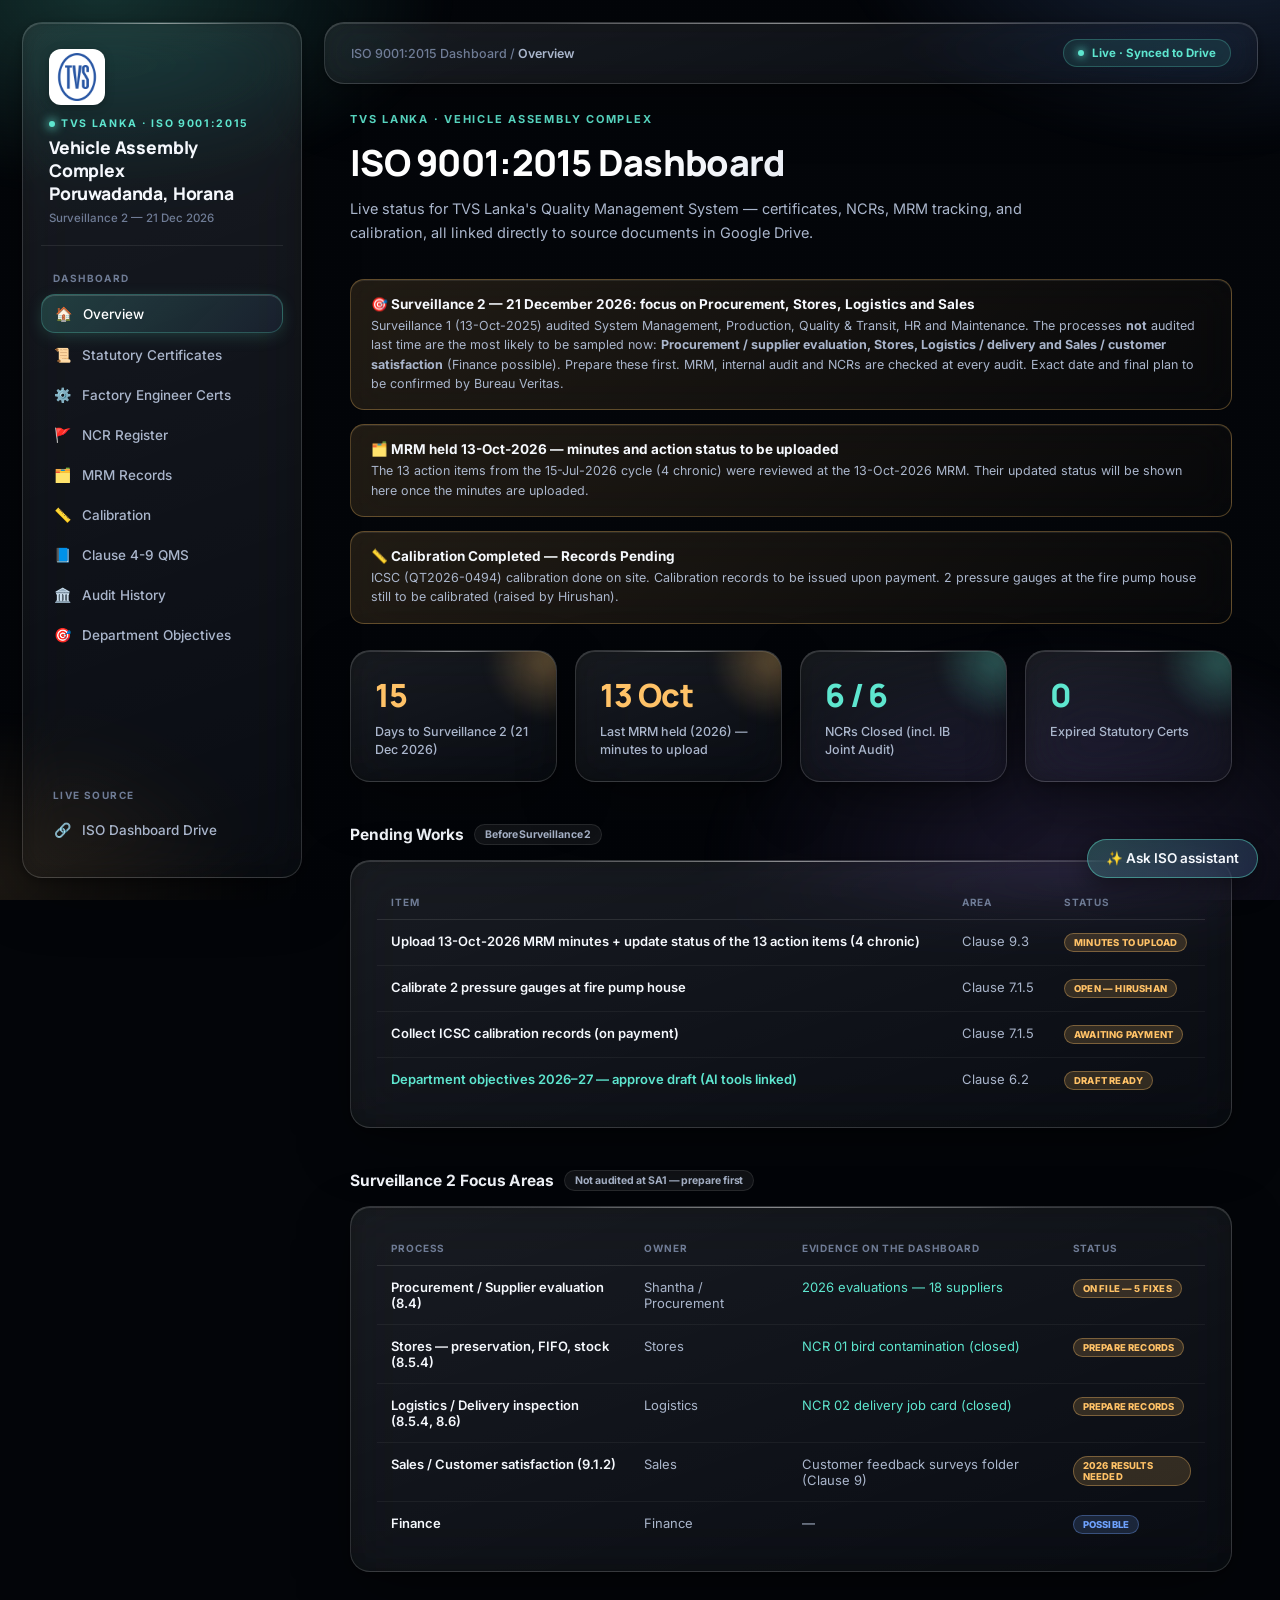
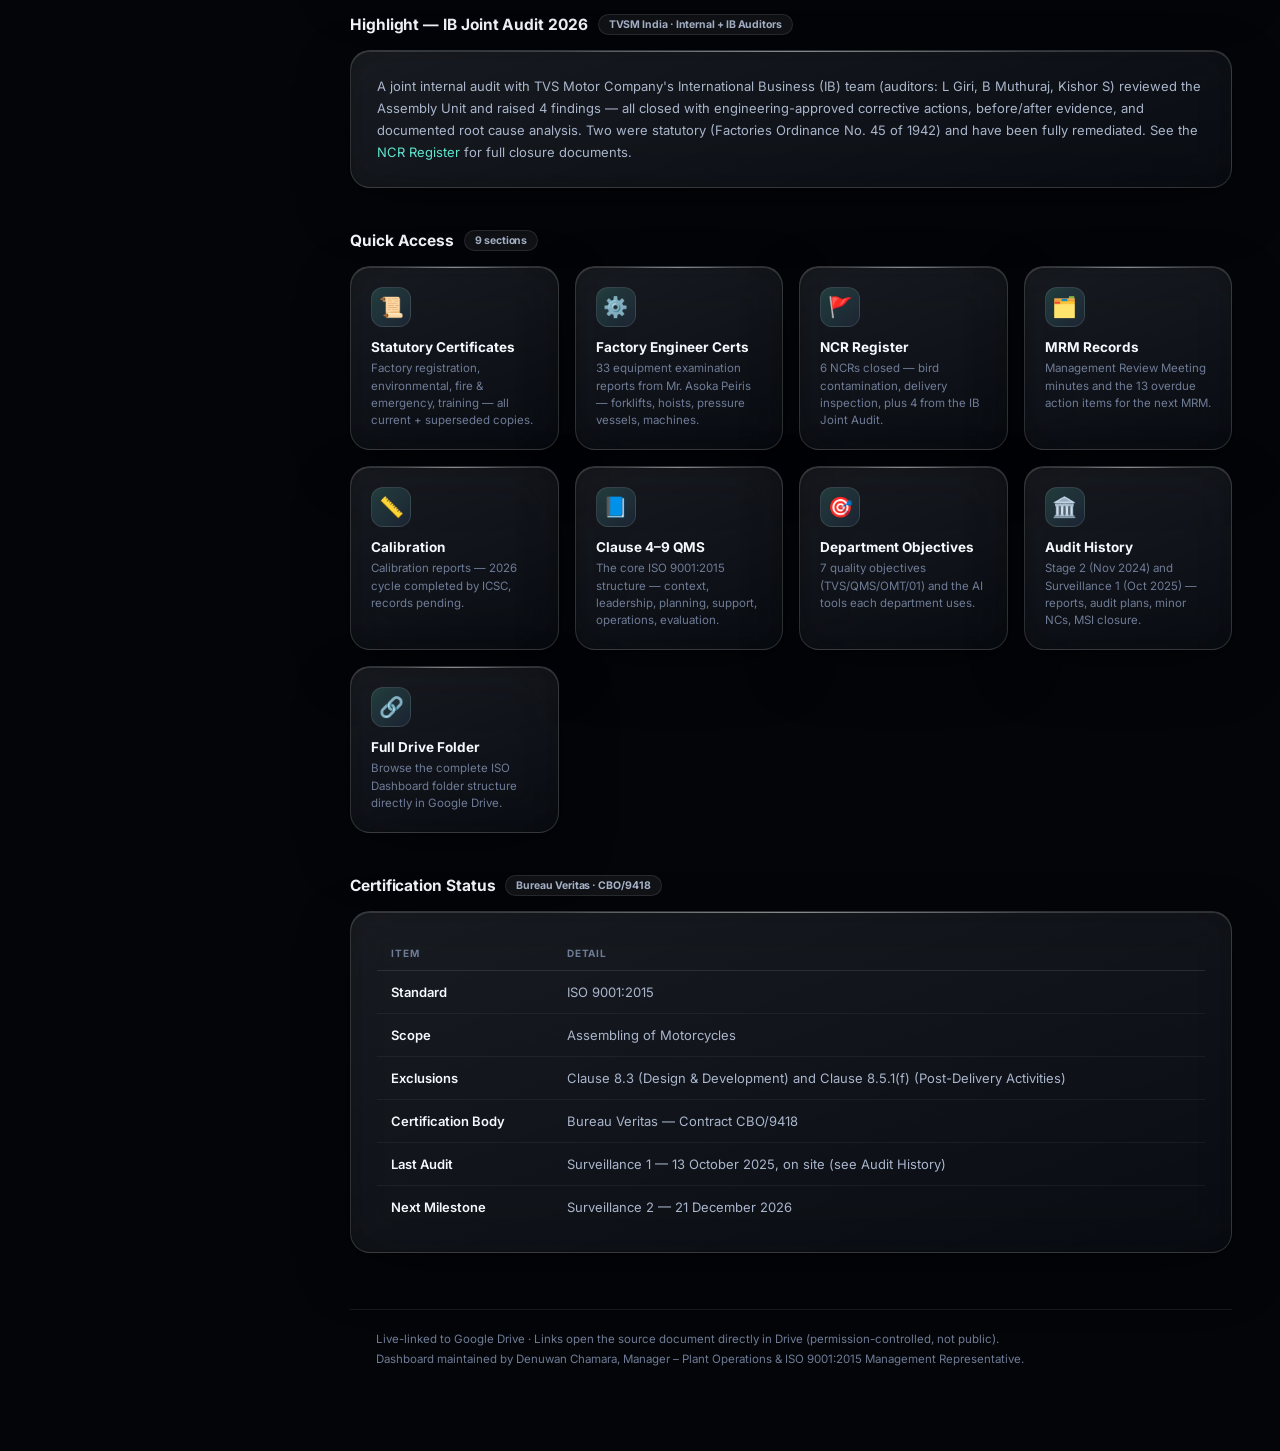
==== commit 5426cc75: "TVS Lanka logo in the sidebar on all pages; SA2 confirmed for 21-Dec-2026 (countdown, sidebar, audit" ====
--- a/index.html
+++ b/index.html
@@ -144,6 +144,15 @@
   padding: 0 8px 20px;
   border-bottom: 1px solid rgba(255,255,255,0.08);
 }
+.brand .logo {
+  width: 56px; height: 56px;
+  border-radius: 12px;
+  background: #fff;
+  padding: 4px;
+  object-fit: contain;
+  margin-bottom: 6px;
+  box-shadow: 0 2px 10px rgba(0,0,0,0.25);
+}
 .brand .mark {
   display: inline-flex;
   align-items: center;
@@ -462,9 +471,10 @@
 <div class="layout">
 <aside class="sidebar glass">
   <div class="brand">
+    <img class="logo" src="tvs-logo.jpg" alt="TVS Lanka logo" width="56" height="56"/>
     <div class="mark">TVS Lanka · ISO 9001:2015</div>
     <div class="title">Vehicle Assembly Complex<br/>Poruwadanda, Horana</div>
-    <div class="sub">Surveillance 2 — 2nd week of Dec 2026 (date TBC)</div>
+    <div class="sub">Surveillance 2 — 21 Dec 2026</div>
   </div>
   <div class="nav-group">
     <div class="nav-label">Dashboard</div>
@@ -500,7 +510,7 @@
 
   <div class="alert warn">
     <div>
-      <div class="a-title">🎯 Surveillance 2 — 2nd week of December 2026: focus on Procurement, Stores, Logistics and Sales</div>
+      <div class="a-title">🎯 Surveillance 2 — 21 December 2026: focus on Procurement, Stores, Logistics and Sales</div>
       <div class="a-body">Surveillance 1 (13-Oct-2025) audited System Management, Production, Quality &amp; Transit, HR and Maintenance.
       The processes <b>not</b> audited last time are the most likely to be sampled now: <b>Procurement / supplier evaluation, Stores,
       Logistics / delivery and Sales / customer satisfaction</b> (Finance possible). Prepare these first. MRM, internal audit and NCRs are checked at every audit.
@@ -521,7 +531,7 @@
   </div>
 
   <div class="grid grid-4" style="margin-top:26px;">
-    <div class="kpi glass warn"><div class="num" id="days-to-audit">—</div><div class="label">Days to Surveillance 2 (week of 07 Dec 2026, date TBC)</div></div>
+    <div class="kpi glass warn"><div class="num" id="days-to-audit">—</div><div class="label">Days to Surveillance 2 (21 Dec 2026)</div></div>
     <div class="kpi glass warn"><div class="num">13 Oct</div><div class="label">Last MRM held (2026) — minutes to upload</div></div>
     <div class="kpi glass ok"><div class="num">6 / 6</div><div class="label">NCRs Closed (incl. IB Joint Audit)</div></div>
     <div class="kpi glass ok"><div class="num">0</div><div class="label">Expired Statutory Certs</div></div>
@@ -618,7 +628,7 @@
       <tr><td class="strong">Exclusions</td><td>Clause 8.3 (Design & Development) and Clause 8.5.1(f) (Post-Delivery Activities)</td></tr>
       <tr><td class="strong">Certification Body</td><td>Bureau Veritas — Contract CBO/9418</td></tr>
       <tr><td class="strong">Last Audit</td><td>Surveillance 1 — 13 October 2025, on site (see Audit History)</td></tr>
-      <tr><td class="strong">Next Milestone</td><td>Surveillance 2 — 2nd week of December 2026 (date TBC)</td></tr>
+      <tr><td class="strong">Next Milestone</td><td>Surveillance 2 — 21 December 2026</td></tr>
     </table>
   </div>
 
@@ -632,7 +642,7 @@
 <script>
 (function(){
   var el=document.getElementById('days-to-audit'); if(!el) return;
-  var audit=new Date('2026-12-07T00:00:00+05:30');
+  var audit=new Date('2026-12-21T00:00:00+05:30');
   var now=new Date();
   var days=Math.ceil((audit-now)/86400000);
   el.textContent = days>0 ? days : (days===0 ? 'Today' : 'Done');
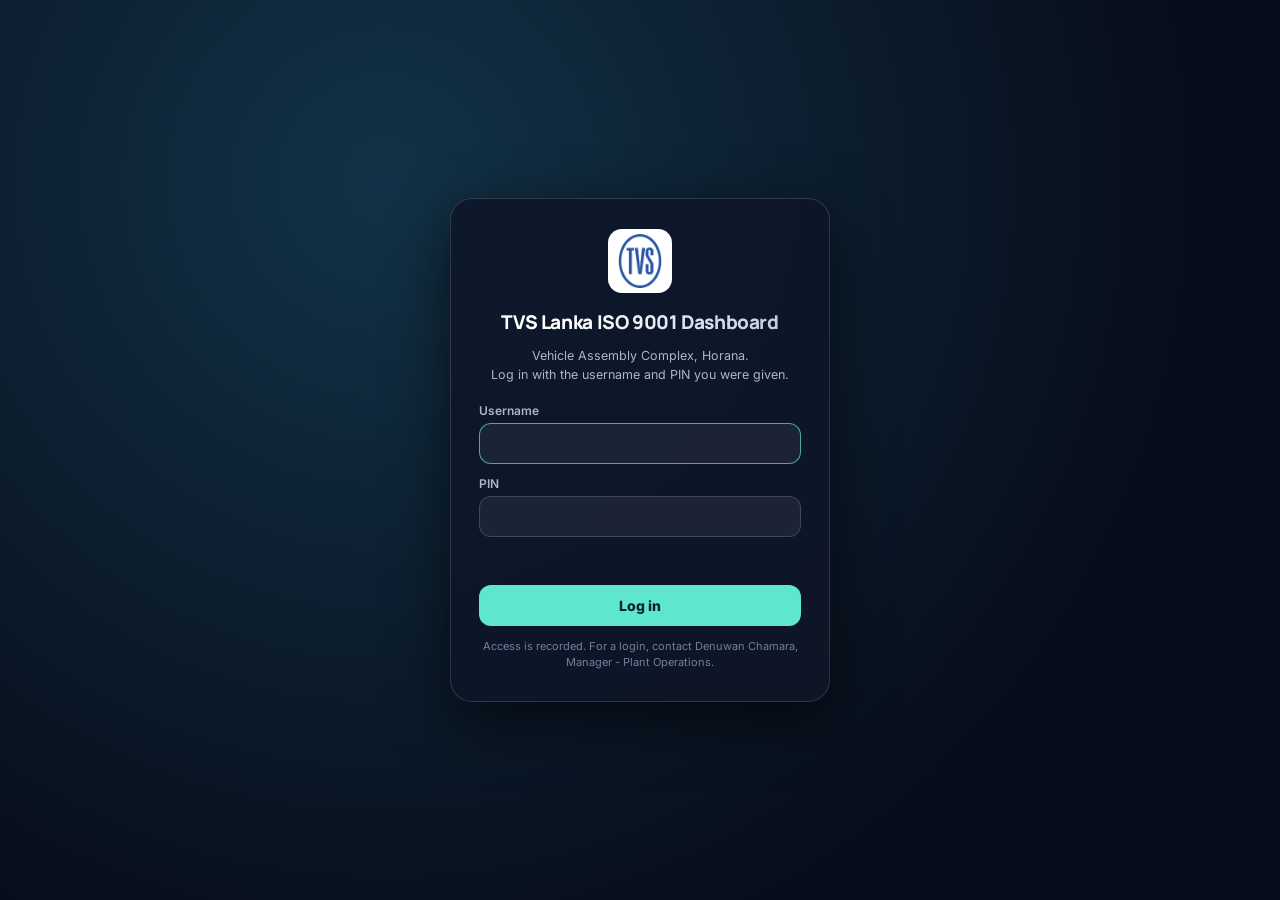
==== commit 72a15fb3: "Login gate (username + PIN) on all 9 pages; assistant sends the login token Co-Authored-By: Claude O" ====
--- a/index.html
+++ b/index.html
@@ -465,6 +465,7 @@
 .quicklink .qd { font-size: 11.5px; color: var(--text-low); line-height: 1.5; }
 
 </style>
+<script src="gate.js"></script>
 </head>
 <body>
 <div class="bg-mesh"></div>
@@ -731,7 +732,7 @@
     add('user', q);
     var wait = add('model', '<span class="iso-ai-dots">Looking it up</span>'); wait.innerHTML = '<span class="iso-ai-dots">Looking it up</span>';
     send.disabled = true;
-    fetch(API, { method: 'POST', headers: { 'Content-Type': 'text/plain;charset=utf-8' }, body: JSON.stringify({ q: q, history: hist.slice(-6) }) })
+    fetch(API, { method: 'POST', headers: { 'Content-Type': 'text/plain;charset=utf-8' }, body: JSON.stringify({ q: q, history: hist.slice(-6), token: window.isoGate ? isoGate.token() : "" }) })
       .then(function(r){ return r.text(); }).then(function(t){ try { return JSON.parse(t); } catch (e) { return { ok: false, error: 'The assistant is not available right now. Please try again later.' }; } })
       .then(function(res){
         wait.remove();
@@ -739,7 +740,7 @@
           hist.push({ role: 'user', text: q }, { role: 'model', text: res.answer });
           hist = hist.slice(-20); sessionStorage.setItem(KEY, JSON.stringify(hist));
           add('model', res.answer);
-        } else add('model', res.error || 'Sorry, no answer. Please try again.', 'err');
+        } else { add('model', res.error || 'Sorry, no answer. Please try again.', 'err'); if (res.auth === false && window.isoGate) isoGate.expired(); }
       })
       .catch(function(){ wait.remove(); add('model', 'Could not reach the assistant. Check the internet connection, or the assistant may not be switched on yet.', 'err'); })
       .then(function(){ send.disabled = false; input.focus(); });
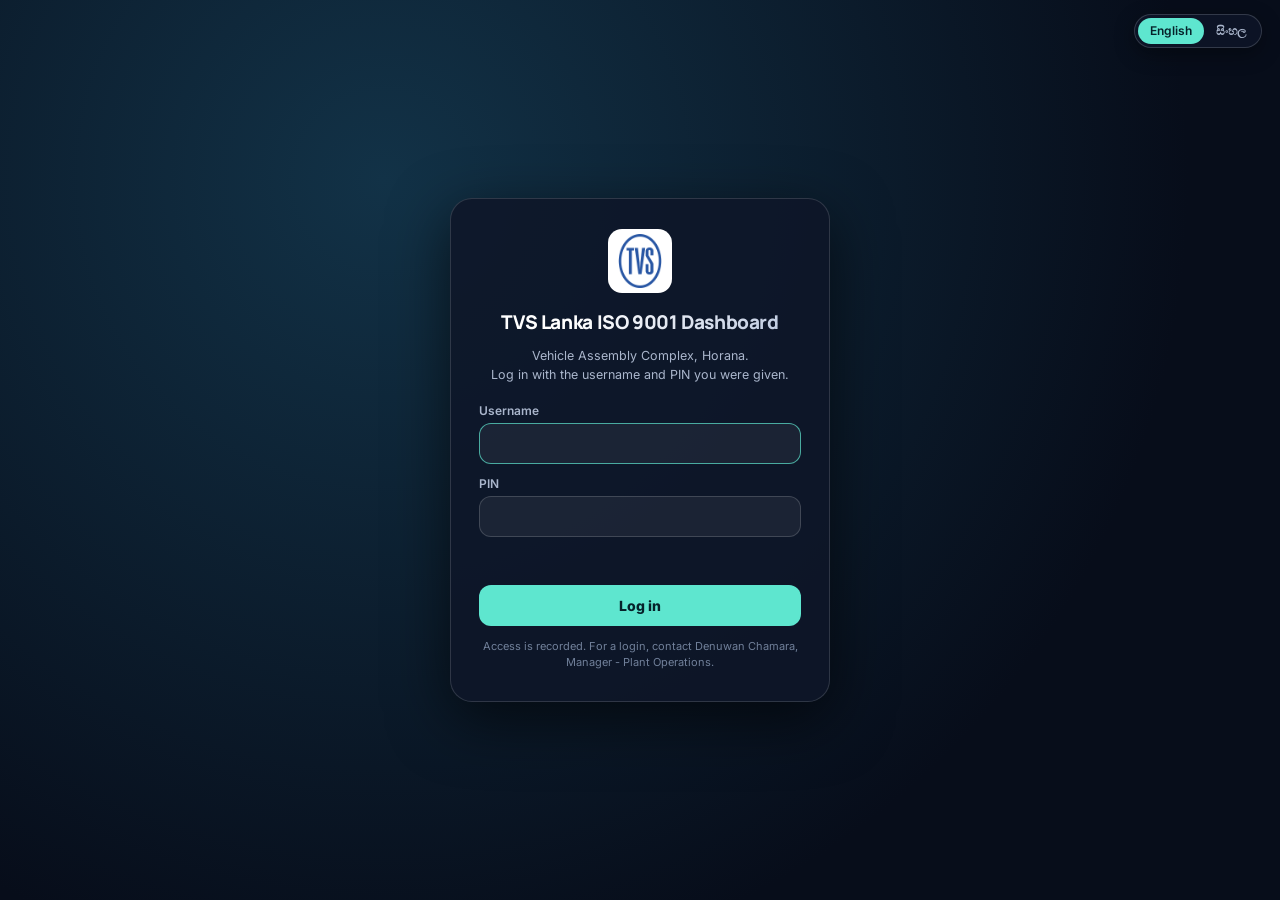
==== commit 90c4a614: "English / Sinhala switch on every page (i18n.js), including the login screen and the ISO assistant C" ====
--- a/index.html
+++ b/index.html
@@ -466,6 +466,7 @@
 
 </style>
 <script src="gate.js"></script>
+<script src="i18n.js"></script>
 </head>
 <body>
 <div class="bg-mesh"></div>
@@ -515,7 +516,7 @@
       <div class="a-body">Surveillance 1 (13-Oct-2025) audited System Management, Production, Quality &amp; Transit, HR and Maintenance.
       The processes <b>not</b> audited last time are the most likely to be sampled now: <b>Procurement / supplier evaluation, Stores,
       Logistics / delivery and Sales / customer satisfaction</b> (Finance possible). Prepare these first. MRM, internal audit and NCRs are checked at every audit.
-      Exact date and final plan to be confirmed by Bureau Veritas.</div>
+      Final audit plan to be confirmed by Bureau Veritas.</div>
     </div>
   </div>
   <div class="alert warn">
@@ -732,7 +733,7 @@
     add('user', q);
     var wait = add('model', '<span class="iso-ai-dots">Looking it up</span>'); wait.innerHTML = '<span class="iso-ai-dots">Looking it up</span>';
     send.disabled = true;
-    fetch(API, { method: 'POST', headers: { 'Content-Type': 'text/plain;charset=utf-8' }, body: JSON.stringify({ q: q, history: hist.slice(-6), token: window.isoGate ? isoGate.token() : "" }) })
+    fetch(API, { method: 'POST', headers: { 'Content-Type': 'text/plain;charset=utf-8' }, body: JSON.stringify({ q: q, history: hist.slice(-6), token: window.isoGate ? isoGate.token() : "", lang: window.isoLang ? isoLang() : "en" }) })
       .then(function(r){ return r.text(); }).then(function(t){ try { return JSON.parse(t); } catch (e) { return { ok: false, error: 'The assistant is not available right now. Please try again later.' }; } })
       .then(function(res){
         wait.remove();
